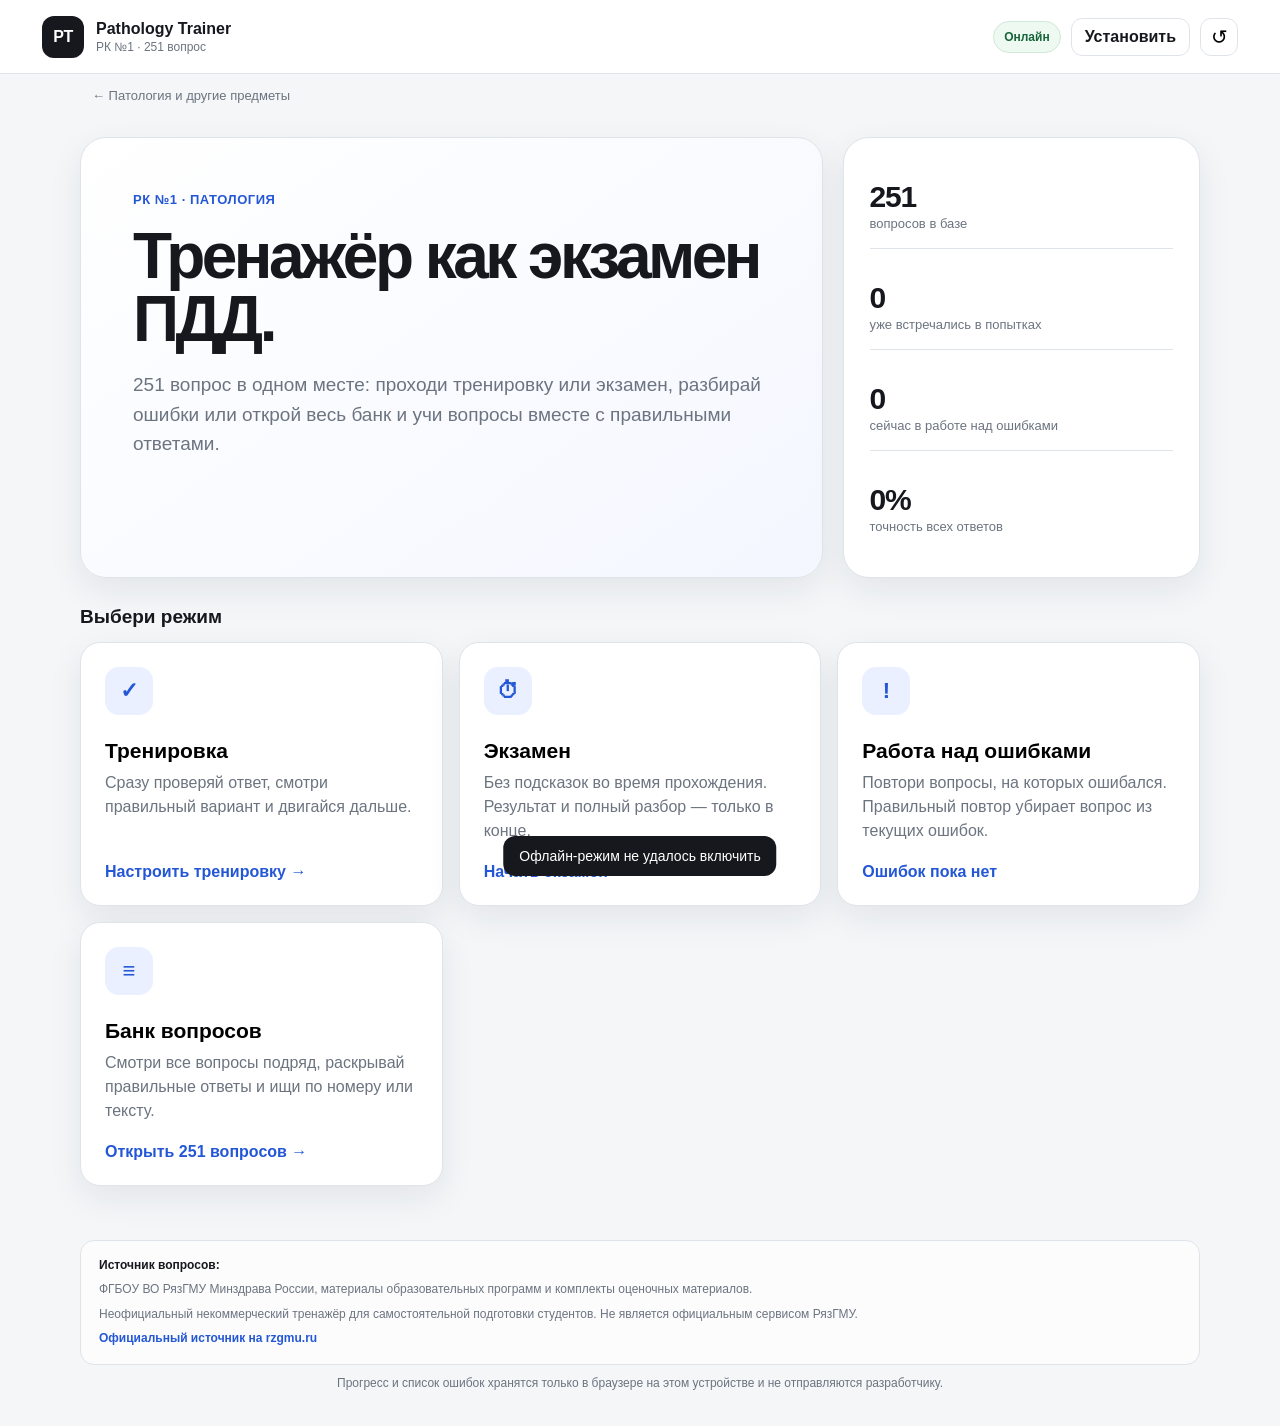
==== rk1.html @ 3d647f36 "Add expandable subject catalog around existing RK1 trainer" ====
<!doctype html>
<html lang="ru">
<head>
  <meta charset="utf-8" />
  <meta name="viewport" content="width=device-width, initial-scale=1, viewport-fit=cover" />
  <meta name="theme-color" content="#16181d" />
  <meta name="color-scheme" content="light" />
  <meta name="description" content="Неофициальный некоммерческий учебный тренажёр по патологии: тренировка, экзамен и работа над ошибками." />
  <meta name="robots" content="noindex, nofollow, noarchive" />
  <meta name="referrer" content="no-referrer" />
  <meta http-equiv="Content-Security-Policy" content="default-src 'self'; script-src 'self'; style-src 'self' 'unsafe-inline'; img-src 'self' data:; connect-src 'self'; worker-src 'self'; manifest-src 'self'; object-src 'none'; frame-src 'none'; media-src 'none'; base-uri 'none'; form-action 'none'" />
  <meta name="apple-mobile-web-app-capable" content="yes" />
  <meta name="apple-mobile-web-app-status-bar-style" content="default" />
  <meta name="apple-mobile-web-app-title" content="Патология" />
  <title>Pathology Trainer — РК №1</title>
  <link rel="manifest" href="manifest.webmanifest" />
  <link rel="apple-touch-icon" href="icons/apple-touch-icon.png" />
  <link rel="icon" href="icons/icon-192.png" sizes="192x192" />
  <link rel="stylesheet" href="css/app.css" />
</head>
<body>
  <header class="topbar">
    <button class="brand" id="brandButton" type="button" aria-label="На главную">
      <span class="brand-mark">PT</span>
      <span><strong>Pathology Trainer</strong><small>РК №1 · 251 вопрос</small></span>
    </button>
    <div class="top-actions">
      <span class="network-pill" id="networkPill" aria-live="polite">Онлайн</span>
      <button class="install-button" id="installButton" type="button">Установить</button>
      <button class="icon-button" id="resetButton" type="button" title="Сбросить прогресс" aria-label="Сбросить прогресс">↺</button>
    </div>
  </header>

  <nav class="catalog-return" aria-label="Навигация по предметам"><a href="./#pathology">← Патология и другие предметы</a></nav>

  <main id="app" class="app-shell" aria-live="polite"></main>

  <footer class="footer">
    <div class="source-notice">
      <strong>Источник вопросов:</strong> ФГБОУ ВО РязГМУ Минздрава России, материалы образовательных программ и комплекты оценочных материалов.
      <span>Неофициальный некоммерческий тренажёр для самостоятельной подготовки студентов. Не является официальным сервисом РязГМУ.</span>
      <a href="https://www.rzgmu.ru/sveden/education/eduop/" target="_blank" rel="noopener noreferrer external">Официальный источник на rzgmu.ru</a>
    </div>
    <div class="footer-meta">Прогресс и список ошибок хранятся только в браузере на этом устройстве и не отправляются разработчику.</div>
  </footer>

  <div class="toast" id="toast" role="status" aria-live="polite"></div>

  <dialog class="install-dialog" id="installDialog">
    <div class="dialog-head">
      <strong>Установить как приложение</strong>
      <button class="dialog-close" id="closeInstallDialog" type="button" aria-label="Закрыть">×</button>
    </div>
    <div id="installDialogBody" class="dialog-body"></div>
  </dialog>

  <script src="data/questions.js"></script>
  <script src="js/app.js"></script>
  <script src="js/pwa.js"></script>
</body>
</html>
---- css/app.css ----
:root {
  --bg: #f4f6f8;
  --panel: #ffffff;
  --text: #16181d;
  --muted: #6c7480;
  --line: #dfe4ea;
  --accent: #2457d6;
  --accent-soft: #eaf0ff;
  --good: #1d7a46;
  --good-soft: #eaf7ef;
  --bad: #b42318;
  --bad-soft: #fff0ee;
  --warn: #8a5b00;
  --warn-soft: #fff7df;
  --shadow: 0 12px 34px rgba(25, 37, 56, 0.08);
  --radius: 20px;
}

* { box-sizing: border-box; }
html { -webkit-text-size-adjust: 100%; }
body {
  margin: 0;
  min-height: 100vh;
  font-family: Inter, ui-sans-serif, -apple-system, BlinkMacSystemFont, "Segoe UI", Roboto, Arial, sans-serif;
  background: var(--bg);
  color: var(--text);
}
button, select, input { font: inherit; }
button { cursor: pointer; }

.topbar {
  position: sticky;
  top: 0;
  z-index: 20;
  display: flex;
  justify-content: space-between;
  align-items: center;
  gap: 16px;
  min-height: 74px;
  padding: 12px clamp(16px, 4vw, 42px);
  border-bottom: 1px solid var(--line);
  background: rgba(255,255,255,.93);
  backdrop-filter: blur(14px);
}
.brand {
  display: flex;
  align-items: center;
  gap: 12px;
  border: 0;
  background: transparent;
  padding: 0;
  color: inherit;
  text-align: left;
}
.brand-mark {
  display: grid;
  place-items: center;
  width: 42px;
  height: 42px;
  border-radius: 12px;
  background: var(--text);
  color: white;
  font-weight: 800;
  letter-spacing: -.03em;
}
.brand strong, .brand small { display: block; }
.brand strong { font-size: 16px; }
.brand small { margin-top: 2px; color: var(--muted); font-size: 12px; }
.top-actions { display: flex; align-items: center; gap: 10px; }
.catalog-return { max-width: 1180px; margin: 14px auto 0; padding: 0 clamp(16px, 4vw, 42px); font-size: 13px; }
.catalog-return a { color: var(--muted); text-decoration: none; }
.catalog-return a:hover { color: var(--text); text-decoration: underline; }
.icon-button {
  width: 38px;
  height: 38px;
  border: 1px solid var(--line);
  border-radius: 11px;
  background: white;
  font-size: 20px;
}

.app-shell {
  width: min(1120px, calc(100% - 28px));
  margin: 34px auto 54px;
}
.hero {
  display: grid;
  grid-template-columns: 1.35fr .65fr;
  gap: 20px;
  margin-bottom: 22px;
}
.hero-main, .hero-stats, .panel, .mode-card, .result-card, .review-card {
  border: 1px solid var(--line);
  background: var(--panel);
  box-shadow: var(--shadow);
}
.hero-main {
  border-radius: 26px;
  padding: clamp(26px, 5vw, 52px);
  background: linear-gradient(145deg, #ffffff 0%, #f4f7ff 100%);
}
.eyebrow {
  display: inline-flex;
  align-items: center;
  gap: 8px;
  margin-bottom: 18px;
  color: var(--accent);
  font-weight: 750;
  font-size: 13px;
  letter-spacing: .04em;
  text-transform: uppercase;
}
.hero h1 {
  margin: 0;
  max-width: 760px;
  font-size: clamp(34px, 6vw, 64px);
  line-height: .98;
  letter-spacing: -.055em;
}
.hero p {
  max-width: 710px;
  margin: 20px 0 0;
  color: var(--muted);
  font-size: clamp(16px, 2vw, 19px);
  line-height: 1.55;
}
.hero-stats {
  border-radius: 26px;
  padding: 26px;
  display: grid;
  align-content: center;
  gap: 16px;
}
.stat-line {
  padding: 16px 0;
  border-bottom: 1px solid var(--line);
}
.stat-line:last-child { border-bottom: 0; }
.stat-line strong { display: block; font-size: 30px; letter-spacing: -.04em; }
.stat-line span { color: var(--muted); font-size: 13px; }

.section-title { margin: 28px 0 14px; font-size: 19px; }
.mode-grid {
  display: grid;
  grid-template-columns: repeat(3, 1fr);
  gap: 16px;
}
.mode-card {
  min-height: 220px;
  border-radius: var(--radius);
  padding: 24px;
  display: flex;
  flex-direction: column;
  align-items: flex-start;
  text-align: left;
  transition: transform .15s ease, border-color .15s ease;
}
.mode-card:hover { transform: translateY(-2px); border-color: #b8c5db; }
.mode-icon {
  display: grid;
  place-items: center;
  width: 48px;
  height: 48px;
  border-radius: 14px;
  background: var(--accent-soft);
  color: var(--accent);
  font-weight: 800;
  font-size: 22px;
}
.mode-card h3 { margin: 24px 0 8px; font-size: 21px; }
.mode-card p { margin: 0; color: var(--muted); line-height: 1.5; }
.mode-card .mode-meta { margin-top: auto; padding-top: 20px; color: var(--accent); font-weight: 700; }

.panel {
  border-radius: var(--radius);
  padding: clamp(20px, 4vw, 34px);
}
.panel-head { margin-bottom: 24px; }
.panel-head h1 { margin: 0 0 8px; font-size: clamp(28px, 4vw, 40px); letter-spacing: -.04em; }
.panel-head p { margin: 0; color: var(--muted); line-height: 1.5; }
.settings-grid { display: grid; grid-template-columns: repeat(2, 1fr); gap: 16px; }
.field { display: grid; gap: 8px; }
.field label { font-weight: 700; font-size: 14px; }
select {
  width: 100%;
  min-height: 48px;
  padding: 0 13px;
  border: 1px solid var(--line);
  border-radius: 12px;
  background: white;
  color: var(--text);
}
.checkline {
  display: flex;
  align-items: center;
  gap: 10px;
  padding: 14px;
  border: 1px solid var(--line);
  border-radius: 12px;
}
.checkline input { width: 18px; height: 18px; }
.actions { display: flex; flex-wrap: wrap; gap: 10px; margin-top: 24px; }
.btn {
  min-height: 48px;
  padding: 0 18px;
  border: 1px solid transparent;
  border-radius: 12px;
  font-weight: 760;
}
.btn-primary { background: var(--text); color: white; }
.btn-secondary { background: white; border-color: var(--line); color: var(--text); }
.btn-accent { background: var(--accent); color: white; }
.btn:disabled { opacity: .45; cursor: not-allowed; }

.exam-layout { display: grid; grid-template-columns: minmax(0, 1fr) 270px; gap: 18px; }
.question-panel { border-radius: var(--radius); border: 1px solid var(--line); background: white; box-shadow: var(--shadow); overflow: hidden; }
.question-top {
  display: flex;
  justify-content: space-between;
  gap: 16px;
  padding: 18px 22px;
  border-bottom: 1px solid var(--line);
  background: #fafbfc;
}
.question-counter { font-weight: 800; }
.question-status { color: var(--muted); font-size: 14px; }
.timer { font-variant-numeric: tabular-nums; font-weight: 800; }
.timer.danger { color: var(--bad); }
.question-body { padding: clamp(20px, 4vw, 34px); }
.question-body h2 {
  margin: 0 0 22px;
  font-size: clamp(21px, 3vw, 30px);
  line-height: 1.25;
  letter-spacing: -.025em;
}
.multi-note {
  display: inline-block;
  margin: -8px 0 18px;
  padding: 7px 10px;
  border-radius: 8px;
  background: var(--warn-soft);
  color: var(--warn);
  font-size: 13px;
  font-weight: 700;
}
.options { display: grid; gap: 11px; }
.option {
  width: 100%;
  display: grid;
  grid-template-columns: 38px 1fr auto;
  align-items: center;
  gap: 12px;
  padding: 14px;
  border: 1px solid var(--line);
  border-radius: 14px;
  background: white;
  color: var(--text);
  text-align: left;
  line-height: 1.42;
}
.option:hover:not(:disabled) { border-color: #a9b7cc; }
.option.selected { border-color: var(--accent); background: var(--accent-soft); }
.option.correct { border-color: #74b58d; background: var(--good-soft); }
.option.wrong { border-color: #d99b95; background: var(--bad-soft); }
.option-index {
  display: grid;
  place-items: center;
  width: 34px;
  height: 34px;
  border-radius: 9px;
  background: #eef1f4;
  font-weight: 800;
}
.option.selected .option-index { background: var(--accent); color: white; }
.option.correct .option-index { background: var(--good); color: white; }
.option.wrong .option-index { background: var(--bad); color: white; }
.option-mark { font-weight: 900; }
.feedback {
  margin-top: 18px;
  padding: 14px 16px;
  border-radius: 12px;
  font-weight: 700;
}
.feedback.good { background: var(--good-soft); color: var(--good); }
.feedback.bad { background: var(--bad-soft); color: var(--bad); }
.question-actions {
  display: flex;
  justify-content: space-between;
  gap: 10px;
  padding: 18px 22px;
  border-top: 1px solid var(--line);
}
.side-panel {
  position: sticky;
  top: 92px;
  align-self: start;
  border-radius: var(--radius);
  border: 1px solid var(--line);
  background: white;
  box-shadow: var(--shadow);
  padding: 18px;
}
.side-panel h3 { margin: 0 0 12px; }
.question-grid { display: grid; grid-template-columns: repeat(5, 1fr); gap: 7px; }
.qnav {
  aspect-ratio: 1;
  border: 1px solid var(--line);
  border-radius: 8px;
  background: white;
  font-size: 12px;
  font-weight: 800;
}
.qnav.current { outline: 2px solid var(--accent); outline-offset: 1px; }
.qnav.answered { background: var(--accent-soft); border-color: #a8bceb; }
.qnav.good { background: var(--good-soft); border-color: #85c09a; color: var(--good); }
.qnav.bad { background: var(--bad-soft); border-color: #dda19b; color: var(--bad); }
.side-summary { margin-top: 16px; color: var(--muted); font-size: 13px; line-height: 1.5; }

.result-card { border-radius: 26px; padding: clamp(26px, 5vw, 52px); text-align: center; }
.score-ring {
  width: 160px;
  height: 160px;
  margin: 6px auto 24px;
  border-radius: 50%;
  display: grid;
  place-items: center;
  background: conic-gradient(var(--accent) var(--score), #e9edf2 0);
  position: relative;
}
.score-ring::after { content: ""; position: absolute; inset: 13px; background: white; border-radius: 50%; }
.score-ring strong { position: relative; z-index: 1; font-size: 36px; letter-spacing: -.05em; }
.result-card h1 { margin: 0 0 8px; font-size: 38px; }
.result-card > p { color: var(--muted); }
.result-stats { display: grid; grid-template-columns: repeat(3, 1fr); gap: 10px; max-width: 620px; margin: 28px auto; }
.result-stat { padding: 16px; border: 1px solid var(--line); border-radius: 14px; }
.result-stat strong { display: block; font-size: 25px; }
.result-stat span { color: var(--muted); font-size: 12px; }
.result-actions { justify-content: center; }

.review-list { display: grid; gap: 14px; }
.review-card { border-radius: 18px; padding: 22px; box-shadow: none; }
.review-card h3 { margin: 0 0 14px; line-height: 1.35; }
.answer-box { padding: 12px 14px; border-radius: 11px; margin-top: 9px; line-height: 1.45; }
.answer-box.user { background: var(--bad-soft); }
.answer-box.correct { background: var(--good-soft); }
.answer-box strong { display: block; margin-bottom: 4px; }
.empty-state { text-align: center; padding: 40px 20px; }
.empty-state .big { font-size: 54px; }
.empty-state h2 { margin: 12px 0 8px; }
.empty-state p { color: var(--muted); }
.footer {
  width: min(1120px, calc(100% - 28px));
  margin: 0 auto;
  color: var(--muted);
  font-size: 12px;
  padding: 0 0 34px;
}
.source-notice {
  display: grid;
  gap: 7px;
  padding: 16px 18px;
  border: 1px solid var(--line);
  border-radius: 14px;
  background: rgba(255,255,255,.72);
  line-height: 1.45;
}
.source-notice strong { color: var(--text); }
.source-notice a { color: var(--accent); font-weight: 700; text-decoration: none; }
.source-notice a:hover { text-decoration: underline; }
.footer-meta { margin-top: 10px; text-align: center; line-height: 1.45; }

@media (max-width: 860px) {
  .hero, .exam-layout { grid-template-columns: 1fr; }
  .mode-grid { grid-template-columns: 1fr; }
  .mode-card { min-height: 185px; }
  .side-panel { position: static; order: -1; }
  .question-grid { grid-template-columns: repeat(10, 1fr); }
}
@media (max-width: 620px) {
  .app-shell { width: min(100% - 18px, 1120px); margin-top: 18px; }
  .topbar { padding: 10px 12px; }
    .brand strong { font-size: 14px; }
  .hero-main, .hero-stats, .panel, .result-card { border-radius: 18px; }
  .hero h1 { font-size: 42px; }
  .settings-grid, .result-stats { grid-template-columns: 1fr; }
  .question-grid { grid-template-columns: repeat(8, 1fr); }
  .question-top, .question-actions { padding: 14px; }
  .question-body { padding: 18px 14px; }
  .question-actions { flex-wrap: wrap; }
  .question-actions .btn { flex: 1; }
  .option { grid-template-columns: 34px 1fr auto; padding: 12px; }
}

/* Mobile refinements */
button, .option, .qnav, summary { touch-action: manipulation; }
.question-nav-details > summary {
  list-style: none;
  cursor: pointer;
  font-weight: 800;
  padding: 2px 0 12px;
}
.question-nav-details > summary::-webkit-details-marker { display: none; }
.question-nav-details > summary::after {
  content: "▾";
  float: right;
  color: var(--muted);
}
.question-nav-details[open] > summary::after { content: "▴"; }
.continue-card { border-color: #b9c8ee; }

@media (max-width: 860px) {
  .side-panel { order: initial; position: static; }
  .question-nav-details:not([open]) .question-grid,
  .question-nav-details:not([open]) .side-summary { display: none; }
}

@media (max-width: 620px) {
  body { padding-bottom: env(safe-area-inset-bottom); }
  .topbar { min-height: 62px; }
  .brand-mark { width: 38px; height: 38px; }
  .hero h1 { font-size: clamp(34px, 11vw, 44px); }
  .hero-main { padding: 26px 20px; }
  .hero-stats { padding: 18px 20px; }
  .mode-card { min-height: 170px; padding: 20px; }
  .btn { min-height: 52px; }
  .option { min-height: 58px; }
  .side-panel { padding: 14px; }
  .question-grid { grid-template-columns: repeat(6, 1fr); }
  .question-actions {
    position: sticky;
    bottom: 0;
    z-index: 10;
    background: rgba(255,255,255,.96);
    backdrop-filter: blur(10px);
    padding-bottom: calc(14px + env(safe-area-inset-bottom));
  }
  .footer { width: min(100% - 18px, 1120px); padding-bottom: calc(24px + env(safe-area-inset-bottom)); }
}

/* PWA / universal version */
.network-pill {
  padding: 8px 10px;
  border-radius: 999px;
  border: 1px solid #cfe8d8;
  background: #eef9f2;
  color: #17663a;
  font-size: 12px;
  font-weight: 750;
}
.network-pill.offline {
  border-color: #ead9a7;
  background: #fff7df;
  color: #7c5600;
}
.install-button {
  min-height: 38px;
  padding: 0 13px;
  border: 1px solid var(--line);
  border-radius: 11px;
  background: white;
  color: var(--text);
  font-weight: 750;
}
.install-button:hover { border-color: #a9b7cc; }
.install-button[hidden] { display: none !important; }
.install-dialog {
  width: min(520px, calc(100% - 28px));
  border: 1px solid var(--line);
  border-radius: 20px;
  padding: 0;
  color: var(--text);
  background: white;
  box-shadow: 0 24px 80px rgba(14, 21, 34, .22);
}
.install-dialog::backdrop { background: rgba(12, 18, 28, .45); }
.dialog-head {
  display: flex;
  justify-content: space-between;
  align-items: center;
  gap: 12px;
  padding: 18px 20px;
  border-bottom: 1px solid var(--line);
}
.dialog-close {
  width: 36px;
  height: 36px;
  border: 0;
  border-radius: 10px;
  background: #f0f2f5;
  font-size: 24px;
  line-height: 1;
}
.dialog-body { padding: 20px; line-height: 1.55; }
.dialog-body p:first-child { margin-top: 0; }
.dialog-body ol { padding-left: 22px; }
.dialog-body li + li { margin-top: 8px; }
.dialog-note {
  margin: 18px 0 0;
  padding: 12px 14px;
  border-radius: 12px;
  background: var(--accent-soft);
  color: #24478f;
}
.toast {
  position: fixed;
  left: 50%;
  bottom: calc(24px + env(safe-area-inset-bottom));
  z-index: 100;
  max-width: min(440px, calc(100% - 28px));
  transform: translate(-50%, 24px);
  padding: 12px 16px;
  border-radius: 12px;
  background: #16181d;
  color: white;
  font-size: 14px;
  opacity: 0;
  pointer-events: none;
  transition: .2s ease;
}
.toast.show { opacity: 1; transform: translate(-50%, 0); }

@media (max-width: 620px) {
  .network-pill { display: none; }
  .install-button { min-height: 38px; padding-inline: 10px; font-size: 12px; }
  .top-actions { gap: 6px; }
}

/* Question bank */
.bank-panel { padding: clamp(18px, 3vw, 30px); }
.bank-head {
  display: flex;
  justify-content: space-between;
  align-items: flex-start;
  gap: 16px;
}
.bank-head .btn { flex: 0 0 auto; }
.bank-toolbar {
  display: flex;
  justify-content: space-between;
  align-items: end;
  gap: 14px;
  margin-bottom: 14px;
  padding: 14px;
  border: 1px solid var(--line);
  border-radius: 16px;
  background: #fafbfc;
  position: sticky;
  top: 86px;
  z-index: 12;
}
.bank-search-wrap {
  display: grid;
  gap: 7px;
  flex: 1 1 420px;
  min-width: 0;
}
.bank-search-wrap > span { font-size: 13px; font-weight: 800; }
.bank-search {
  width: 100%;
  min-height: 48px;
  padding: 0 14px;
  border: 1px solid var(--line);
  border-radius: 12px;
  background: white;
  color: var(--text);
  outline: none;
}
.bank-search:focus { border-color: #91a9dd; box-shadow: 0 0 0 3px rgba(36,87,214,.11); }
.bank-toolbar-actions { display: flex; flex-wrap: wrap; gap: 8px; }
.bank-count { margin: 0 2px 12px; color: var(--muted); font-size: 13px; font-weight: 700; }
.bank-list { display: grid; gap: 10px; }
.bank-card {
  border: 1px solid var(--line);
  border-radius: 16px;
  background: white;
  overflow: clip;
}
.bank-card[hidden] { display: none !important; }
.bank-card > summary {
  display: grid;
  grid-template-columns: auto 1fr auto;
  align-items: center;
  gap: 12px;
  padding: 16px 18px;
  list-style: none;
  cursor: pointer;
  line-height: 1.4;
}
.bank-card > summary::-webkit-details-marker { display: none; }
.bank-card > summary:hover { background: #fafbfc; }
.bank-id {
  min-width: 58px;
  padding: 6px 8px;
  border-radius: 9px;
  background: #eef1f4;
  color: var(--muted);
  font-size: 12px;
  font-weight: 800;
  text-align: center;
}
.bank-question { font-weight: 760; }
.bank-chevron { color: var(--muted); transition: transform .15s ease; }
.bank-card[open] .bank-chevron { transform: rotate(180deg); }
.bank-answer {
  padding: 0 18px 18px 88px;
  color: var(--good);
}
.bank-answer > strong { display: block; margin-bottom: 8px; color: var(--text); }
.bank-answer-item {
  padding: 11px 13px;
  border: 1px solid #b9dfc7;
  border-radius: 11px;
  background: var(--good-soft);
  color: #155f36;
  line-height: 1.45;
}
.bank-answer-item + .bank-answer-item { margin-top: 7px; }
.bank-empty {
  padding: 34px 18px;
  text-align: center;
  color: var(--muted);
  border: 1px dashed var(--line);
  border-radius: 16px;
}
.bank-bottom-actions { justify-content: space-between; }

@media (max-width: 720px) {
  .bank-head { display: block; }
  .bank-head .btn { margin-top: 16px; }
  .bank-toolbar {
    top: 70px;
    align-items: stretch;
    flex-direction: column;
    padding: 10px;
  }
  .bank-search-wrap { flex-basis: auto; }
  .bank-toolbar-actions { display: grid; grid-template-columns: 1fr 1fr; }
  .bank-toolbar-actions .btn { min-height: 44px; padding-inline: 10px; font-size: 13px; }
  .bank-card > summary { grid-template-columns: auto 1fr auto; padding: 14px 12px; gap: 9px; }
  .bank-id { min-width: 52px; }
  .bank-answer { padding: 0 12px 14px 73px; }
  .bank-bottom-actions .btn { flex: 1; }
}
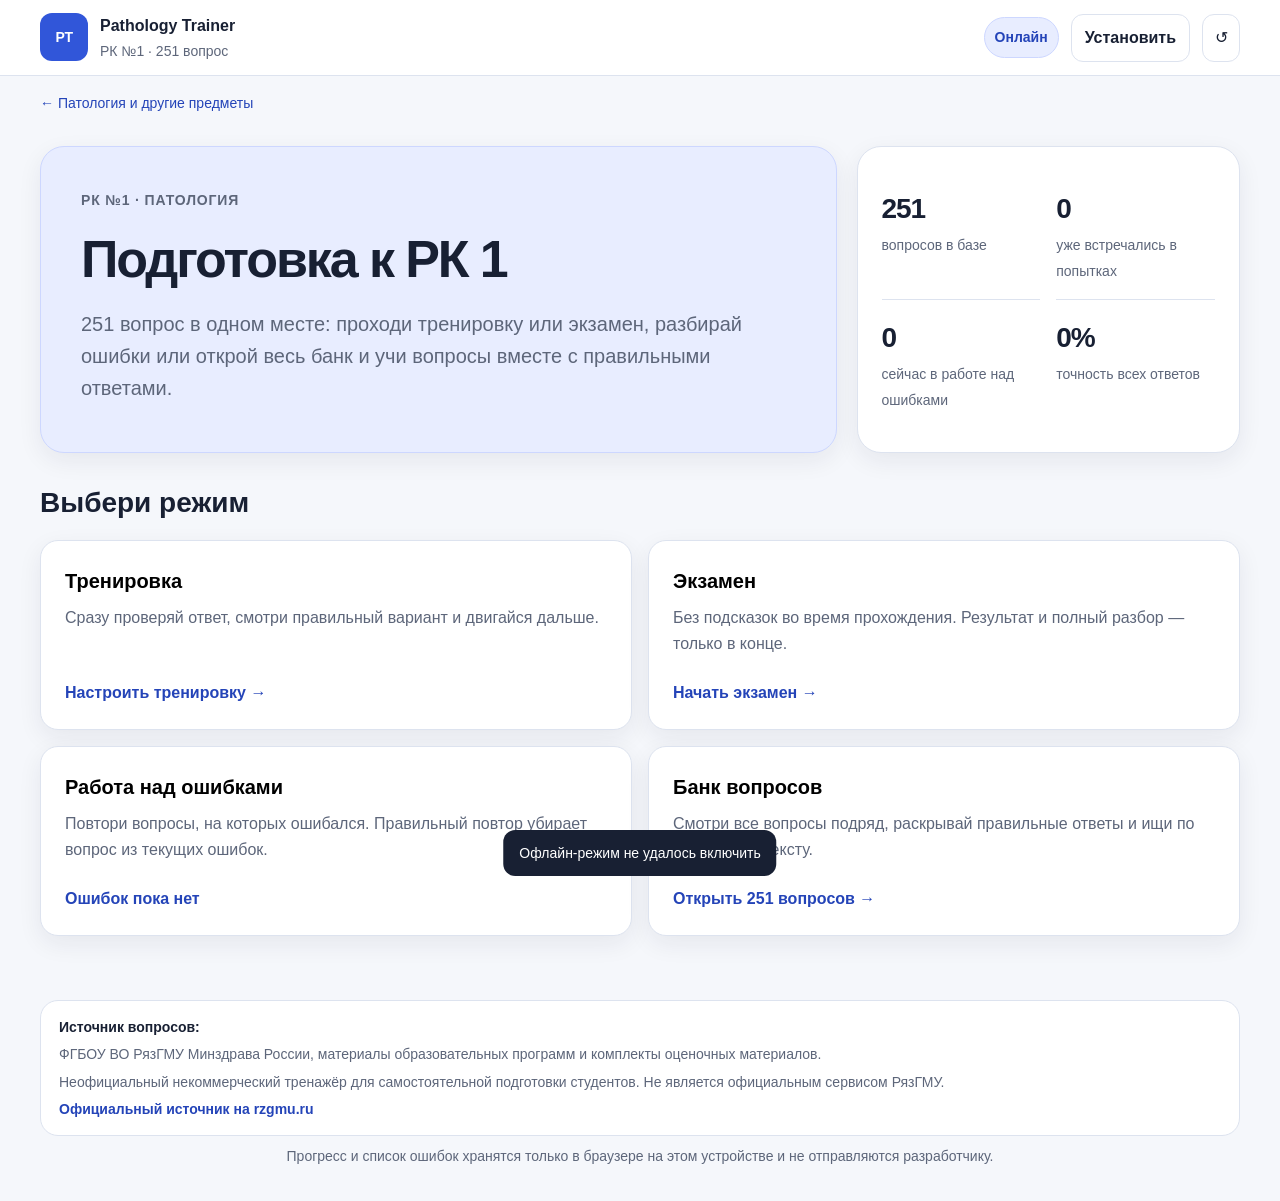
==== commit 1fc8db22: "Unify Pathology Trainer design across desktop and mobile" ====
--- a/rk1.html
+++ b/rk1.html
@@ -3,7 +3,7 @@
 <head>
   <meta charset="utf-8" />
   <meta name="viewport" content="width=device-width, initial-scale=1, viewport-fit=cover" />
-  <meta name="theme-color" content="#16181d" />
+  <meta name="theme-color" content="#F5F7FB" />
   <meta name="color-scheme" content="light" />
   <meta name="description" content="Неофициальный некоммерческий учебный тренажёр по патологии: тренировка, экзамен и работа над ошибками." />
   <meta name="robots" content="noindex, nofollow, noarchive" />
@@ -17,6 +17,8 @@
   <link rel="apple-touch-icon" href="icons/apple-touch-icon.png" />
   <link rel="icon" href="icons/icon-192.png" sizes="192x192" />
   <link rel="stylesheet" href="css/app.css" />
+  <link rel="stylesheet" href="css/design-system.css" />
+  <link rel="stylesheet" href="css/unified.css" />
 </head>
 <body>
   <header class="topbar">
--- a/css/design-system.css
+++ b/css/design-system.css
@@ -0,0 +1,403 @@
+/* Shared mobile-first visual system for the catalog and question trainer. */
+:root {
+  color-scheme: light;
+  --color-page: #F5F7FB;
+  --color-surface: #FFFFFF;
+  --color-surface-soft: #EEF2FA;
+  --color-ink: #182033;
+  --color-muted: #5D667A;
+  --color-line: #DDE3EF;
+  --color-primary: #3156D9;
+  --color-primary-dark: #2444B8;
+  --color-primary-soft: #E8EDFF;
+  --color-primary-border: #CDD7FF;
+  --color-ink-hover: #29344D;
+  --color-surface-tint: #F8F9FC;
+  --color-surface-muted: #FAFBFD;
+  --color-accent: #7158D9;
+  --color-success: #16794A;
+  --color-success-soft: #E8F6EE;
+  --color-danger: #B93832;
+  --color-danger-soft: #FCEDEC;
+  --color-warning: #8A5B00;
+  --color-warning-soft: #FFF4D6;
+  --font-sans: Inter, -apple-system, BlinkMacSystemFont, "Segoe UI", sans-serif;
+  --font-size-xs: 12px;
+  --font-size-sm: 14px;
+  --font-size-md: 16px;
+  --font-size-lg: 20px;
+  --font-size-xl: 28px;
+  --font-size-display: clamp(36px, 5vw, 52px);
+  --line-body: 1.6;
+  --line-heading: 1.12;
+  --weight-regular: 400;
+  --weight-medium: 600;
+  --weight-bold: 750;
+  --space-1: 4px;
+  --space-2: 8px;
+  --space-3: 12px;
+  --space-4: 16px;
+  --space-5: 20px;
+  --space-6: 24px;
+  --space-8: 32px;
+  --space-10: 40px;
+  --radius-control: 12px;
+  --radius-card: 18px;
+  --radius-panel: 24px;
+  --radius-pill: 999px;
+  --height-control: 48px;
+  --height-control-mobile: 52px;
+  --content-max: 1280px;
+  --content-reading-max: 920px;
+  --layout-mobile-max: 760px;
+  --layout-tablet-max: 1100px;
+  --layout-compact-max: 390px;
+  --height-catalog-header: 76px;
+  --height-trainer-header-mobile: 64px;
+  --page-gutter-mobile: 20px;
+  --page-gutter-desktop: 40px;
+  --shadow-card: 0 8px 24px rgba(24, 32, 51, 0.07);
+  --shadow-raised: 0 14px 36px rgba(24, 32, 51, 0.12);
+
+  /* Legacy aliases used by the existing page styles. */
+  --paper: var(--color-page);
+  --surface: var(--color-surface);
+  --ink: var(--color-ink);
+  --muted: var(--color-muted);
+  --line: var(--color-line);
+  --green: var(--color-primary);
+  --green-dark: var(--color-primary-dark);
+  --green-pale: var(--color-primary-soft);
+  --clay: var(--color-accent);
+  --clay-pale: #F0ECFF;
+  --blue: #536B9C;
+  --blue-pale: #EAF0FC;
+  --bg: var(--color-page);
+  --panel: var(--color-surface);
+  --text: var(--color-ink);
+  --accent: var(--color-primary);
+  --accent-soft: var(--color-primary-soft);
+  --good: var(--color-success);
+  --good-soft: var(--color-success-soft);
+  --bad: var(--color-danger);
+  --bad-soft: var(--color-danger-soft);
+  --warn: var(--color-warning);
+  --warn-soft: var(--color-warning-soft);
+  --shadow: var(--shadow-card);
+  --radius: var(--radius-card);
+}
+
+* { -webkit-tap-highlight-color: transparent; }
+html { scroll-padding-top: 88px; }
+body {
+  color: var(--color-ink);
+  background: var(--color-page);
+  font-family: var(--font-sans);
+  font-size: var(--font-size-md);
+  line-height: var(--line-body);
+}
+button, input, select, textarea { font-family: var(--font-sans); }
+button, a, input, select, summary { touch-action: manipulation; }
+:focus-visible { outline: 3px solid var(--color-accent); outline-offset: 3px; }
+
+/* Catalog */
+.app {
+  width: min(100%, var(--content-max));
+  grid-template-columns: 248px minmax(0, 1fr) 260px;
+  grid-template-rows: 76px minmax(calc(100vh - 76px), auto);
+  background: var(--color-surface);
+  box-shadow: 0 0 0 1px var(--color-line);
+}
+.topbar {
+  min-height: 76px;
+  gap: var(--space-6);
+  padding-inline: var(--page-gutter-desktop);
+  background: rgba(255,255,255,.96);
+  border-color: var(--color-line);
+}
+.brand { flex-basis: 220px; gap: var(--space-3); }
+.brand-mark {
+  width: 42px; height: 42px; border-radius: var(--radius-control);
+  background: var(--color-primary); font-size: 14px;
+}
+.brand-name { font-size: 16px; font-weight: var(--weight-bold); }
+.brand-sub { font-size: var(--font-size-xs); }
+.site-search, .drug-search {
+  min-height: var(--height-control);
+  height: var(--height-control);
+  padding-inline: var(--space-4);
+  border: 1px solid var(--color-line);
+  border-radius: var(--radius-control);
+  background: var(--color-page);
+  color: var(--color-ink);
+  font-size: var(--font-size-sm);
+}
+.search-results { border-color: var(--color-line); border-radius: var(--radius-card); }
+.search-result { min-height: var(--height-control); border-radius: var(--radius-control); font-size: var(--font-size-sm); }
+.search-result strong { font-size: var(--font-size-sm); }
+.search-result small { font-size: var(--font-size-xs); }
+.sidebar { padding: 32px 16px 24px; background: #F8F9FC; border-color: var(--color-line); }
+.side-title, .rail-title, .eyebrow { color: var(--color-muted); }
+.side-title, .rail-title { font-size: var(--font-size-xs); letter-spacing: .08em; }
+.side-item {
+  min-height: 52px; padding: 12px 14px; border-radius: 0 var(--radius-control) var(--radius-control) 0;
+  color: var(--color-ink); font-size: var(--font-size-sm);
+}
+.side-item small { font-size: var(--font-size-xs); }
+.side-item:hover { background: var(--color-surface-soft); }
+.side-item[aria-current="page"] { background: var(--color-primary-soft); color: var(--color-primary-dark); }
+.main { padding: 48px clamp(28px, 4vw, 64px) 80px; }
+.main-inner { max-width: var(--content-reading-max); }
+.rail { padding: 36px 24px; background: var(--color-surface-muted); border-color: var(--color-line); }
+.rail-link, .rail-note { font-size: var(--font-size-sm); line-height: var(--line-body); }
+.breadcrumb { font-size: var(--font-size-sm); }
+.page-head { margin-bottom: 40px; }
+.page-head h1, .hero h1 {
+  font-family: var(--font-sans); font-size: var(--font-size-display); font-weight: 750;
+  letter-spacing: -.045em; line-height: var(--line-heading);
+}
+.page-head p { font-size: var(--font-size-lg); line-height: 1.55; }
+.section-heading { margin-top: 48px; }
+.section-heading h2, .article-section h2 { font-family: var(--font-sans); font-size: var(--font-size-xl); font-weight: var(--weight-bold); letter-spacing: -.03em; }
+.feature, .subject-card, .bank-panel, .content-card, .photo-card, .drug-detail, .coming-card {
+  border-radius: var(--radius-card); border-color: var(--color-line); box-shadow: var(--shadow-card);
+}
+.feature { padding: 28px; background: var(--color-primary-soft); border-color: var(--color-primary-border); }
+.feature h2, .photo-info h2, .coming-copy h2 { font-family: var(--font-sans); font-weight: var(--weight-bold); letter-spacing: -.03em; }
+.feature p, .article-section > p, .content-card p, .factor-row p, .method-row p, .classification-row p,
+.photo-info p, .bank-panel > p, .drug-detail p, .treatment-list details p {
+  color: var(--color-muted); font-size: var(--font-size-md); line-height: var(--line-body);
+}
+.btn-primary, .btn-secondary { min-height: var(--height-control); padding-inline: 20px; border-radius: var(--radius-control); font-size: var(--font-size-sm); }
+.btn-primary { border-color: var(--color-primary); background: var(--color-primary); }
+.btn-primary:hover { background: var(--color-primary-dark); }
+.btn-secondary { border-color: var(--color-line); color: var(--color-ink); }
+.subject-grid { gap: 18px; }
+.subject-card { min-height: 270px; }
+.subject-card .card-top { height: 8px; }
+.subject-card .card-body { padding: 24px; }
+.card-index, .card-footer, .chip, .page-actions, .source-strip, .mode-row { font-size: var(--font-size-sm); }
+.subject-card h3 { font-family: var(--font-sans); font-size: 24px; font-weight: var(--weight-bold); }
+.subject-card p, .catalog-note p, .mode-row, .source-strip, .photo-info a { font-size: var(--font-size-sm); }
+.article-section { margin-top: 56px; }
+.tabs { gap: 8px; }
+.tab { min-height: 48px; padding-inline: 18px; font-size: var(--font-size-sm); }
+.bank-panel, .content-card, .drug-detail { padding: 28px; }
+.bank-panel h2, .drug-detail h3 { font-family: var(--font-sans); font-size: 26px; font-weight: var(--weight-bold); }
+.coming-card { background: linear-gradient(135deg, #F7F8FF, #E8EDFF); }
+.coming-copy h2 { font-size: 34px; }
+.coming-copy p { font-size: var(--font-size-md); }
+.coming-status, .drug-count { font-size: var(--font-size-sm); }
+.fact { border-radius: var(--radius-control); }
+.fact span { font-size: var(--font-size-sm); }
+.drug-item { min-height: 52px; padding: 12px 14px; border-radius: var(--radius-control); font-size: var(--font-size-sm); }
+.drug-num { font-size: var(--font-size-xs); }
+.page-end { font-size: var(--font-size-xs); }
+
+/* Question trainer */
+.app-shell { width: min(var(--content-max), calc(100% - 2 * var(--page-gutter-desktop))); margin: 40px auto 64px; }
+.topbar:has(.top-actions) { min-height: var(--height-catalog-header); padding-inline: var(--page-gutter-desktop); }
+.top-actions { gap: var(--space-3); }
+.install-button, .icon-button { min-height: var(--height-control); height: var(--height-control); border-radius: var(--radius-control); font-size: var(--font-size-sm); }
+.hero { gap: var(--space-5); margin-bottom: var(--space-6); }
+.hero-main { background: linear-gradient(145deg, #FFFFFF, #EEF2FF); }
+.hero-main, .hero-stats, .panel, .mode-card, .result-card, .review-card, .question-panel {
+  border-color: var(--color-line); border-radius: var(--radius-panel); box-shadow: var(--shadow-card);
+}
+.hero-main { padding: clamp(28px, 5vw, 56px); }
+.hero h1 { max-width: 780px; }
+.hero p { font-size: var(--font-size-lg); }
+.hero-stats { padding: 28px; }
+.stat-line strong { font-size: 34px; }
+.stat-line span { color: var(--color-muted); font-size: var(--font-size-sm); }
+.mode-grid { gap: 18px; }
+.mode-card { min-height: 236px; padding: 26px; border-radius: var(--radius-card); }
+.mode-card h3 { font-size: 22px; }
+.mode-card p { font-size: var(--font-size-md); line-height: var(--line-body); }
+.mode-card .mode-meta { font-size: var(--font-size-sm); }
+.mode-icon { width: 52px; height: 52px; border-radius: 16px; }
+.section-title { font-size: 24px; }
+.panel { padding: clamp(24px, 4vw, 40px); }
+.panel-head h1 { font-family: var(--font-sans); font-size: clamp(32px, 4vw, 44px); }
+.panel-head p { font-size: var(--font-size-md); line-height: var(--line-body); }
+.field label { font-size: var(--font-size-sm); }
+select { min-height: var(--height-control); border-color: var(--color-line); border-radius: var(--radius-control); font-size: var(--font-size-md); }
+.checkline { min-height: var(--height-control); border-radius: var(--radius-control); font-size: var(--font-size-md); }
+.btn { min-height: var(--height-control); border-radius: var(--radius-control); font-size: var(--font-size-sm); }
+.btn-accent { background: var(--color-primary); }
+.btn-accent:hover { background: var(--color-primary-dark); }
+.exam-layout { grid-template-columns: minmax(0, 1fr) 280px; gap: 20px; }
+.question-panel { overflow: hidden; }
+.question-top { padding: 20px 26px; background: #F8F9FC; }
+.question-counter { font-size: var(--font-size-lg); }
+.question-status { font-size: var(--font-size-sm); }
+.question-body { padding: clamp(24px, 4vw, 42px); }
+.question-body h2 { font-size: clamp(24px, 3vw, 34px); line-height: 1.35; letter-spacing: -.025em; }
+.option { min-height: 68px; border-radius: var(--radius-control); font-size: var(--font-size-md); line-height: 1.45; }
+.question-actions { gap: var(--space-3); padding: 18px 24px; border-top: 1px solid var(--color-line); }
+.side-panel { border-color: var(--color-line); border-radius: var(--radius-card); }
+.question-grid { gap: 8px; }
+.qnav { min-width: 40px; min-height: 40px; border-radius: 10px; }
+.side-summary { font-size: var(--font-size-sm); line-height: var(--line-body); }
+.bank-toolbar { border-radius: var(--radius-card); background: var(--color-surface); }
+.bank-search-wrap > span, .bank-count { font-size: var(--font-size-sm); }
+.bank-search { min-height: var(--height-control); border-radius: var(--radius-control); font-size: var(--font-size-md); }
+.bank-card { border-radius: var(--radius-control); }
+.result-card, .review-card { padding: 28px; }
+.result-stat strong { font-size: 28px; }
+.result-stat span { font-size: var(--font-size-sm); }
+.answer-box { border-radius: var(--radius-control); font-size: var(--font-size-md); line-height: var(--line-body); }
+.footer { font-size: var(--font-size-sm); }
+.toast { border-radius: var(--radius-control); font-size: var(--font-size-sm); }
+
+@media (max-width: 1100px) {
+  .app { grid-template-columns: 220px minmax(0, 1fr); }
+  .rail { display: none; }
+  .main { padding-inline: 36px; }
+  .exam-layout { grid-template-columns: minmax(0, 1fr) 240px; }
+}
+
+@media (max-width: 760px) {
+  html { scroll-padding-top: 124px; }
+  .app { display: block; width: 100%; box-shadow: none; }
+  .topbar {
+    position: sticky; top: 0; display: grid; grid-template-columns: 1fr auto;
+    grid-template-rows: 52px 48px; gap: 8px 12px; min-height: 116px; padding: 8px var(--page-gutter-mobile) 10px;
+  }
+  .brand { min-width: 0; flex-basis: auto; }
+  .brand-mark { width: 38px; height: 38px; flex: 0 0 38px; }
+  .brand-name { font-size: var(--font-size-sm); }
+  .brand-sub, .topbar-note { display: none; }
+  .search-wrap { grid-column: 1 / -1; width: 100%; margin: 0; }
+  .site-search { height: 48px; min-height: 48px; font-size: var(--font-size-md); }
+  .sidebar { padding: 8px var(--page-gutter-mobile); border-bottom: 1px solid var(--color-line); }
+  .side-title, .side-divider, .sidebar-note, .side-item small { display: none; }
+  .side-nav { display: flex; gap: 8px; overflow-x: auto; scrollbar-width: none; }
+  .side-nav::-webkit-scrollbar { display: none; }
+  .side-item {
+    width: auto; min-height: 44px; flex: 0 0 auto; padding: 10px 14px;
+    border: 1px solid transparent; border-radius: 999px; font-size: var(--font-size-sm); white-space: nowrap;
+  }
+  .side-item[aria-current="page"] { border-color: var(--color-primary-border); }
+  .main { padding: 28px var(--page-gutter-mobile) 56px; }
+  .breadcrumb { margin-bottom: 22px; font-size: var(--font-size-sm); }
+  .page-head { margin-bottom: 28px; }
+  .page-head h1, .hero h1 { font-size: clamp(36px, 10vw, 44px); line-height: 1.08; }
+  .page-head p { font-size: var(--font-size-md); line-height: var(--line-body); }
+  .subject-grid, .catalog-note, .split-cards, .drug-grid, .fact-grid { grid-template-columns: 1fr; }
+  .subject-grid { gap: 12px; }
+  .subject-card { min-height: 0; }
+  .subject-card .card-body { padding: 20px; }
+  .subject-card h3 { margin: 12px 0 8px; font-size: 22px; }
+  .subject-card p, .catalog-note p, .card-footer, .card-index { font-size: var(--font-size-sm); }
+  .card-footer { padding-top: 20px; }
+  .feature { grid-template-columns: 1fr; gap: 18px; padding: 22px; }
+  .feature h2 { font-size: 24px; }
+  .feature-action { justify-self: stretch; }
+  .feature-action .btn-primary { width: 100%; }
+  .photo-card { grid-template-columns: 1fr; }
+  .photo-card img { height: 220px; }
+  .photo-info { padding: 22px; }
+  .photo-info h2 { font-size: 24px; }
+  .photo-info a { font-size: var(--font-size-sm); }
+  .article-section { margin-top: 44px; }
+  .article-section h2, .section-heading h2 { font-size: 24px; }
+  .article-section > p, .content-card p, .factor-row p, .method-row p, .classification-row p { font-size: var(--font-size-md); }
+  .section-heading { align-items: start; flex-direction: column; gap: 8px; margin-top: 36px; }
+  .bank-panel, .content-card, .drug-detail { padding: 22px; }
+  .mode-row { grid-template-columns: 1fr; gap: 4px; font-size: var(--font-size-sm); }
+  .source-strip { align-items: flex-start; flex-direction: column; font-size: var(--font-size-sm); }
+  .coming-card, .coming-card.compact { grid-template-columns: 1fr; gap: 8px; min-height: 0; padding: 22px 20px 0; }
+  .coming-copy, .coming-card.compact .coming-copy { padding-bottom: 4px; }
+  .coming-copy h2 { max-width: none; font-size: 28px; }
+  .coming-copy p { font-size: var(--font-size-md); }
+  .coming-status { margin-top: 14px; font-size: var(--font-size-sm); }
+  .coming-crew, .coming-card.compact .coming-crew { height: 190px; margin-inline: -12px; }
+  .coming-crew img, .coming-card.compact .coming-crew img { height: 184px; max-width: 33.333%; }
+  .drug-tools { align-items: stretch; flex-direction: column; }
+  .drug-search { width: 100%; }
+  .drug-item { min-height: 52px; font-size: var(--font-size-md); }
+  .drug-name { white-space: normal; }
+
+  .app-shell { width: auto; margin: 24px var(--page-gutter-mobile) 48px; }
+  .topbar:has(.top-actions) {
+    display: flex; min-height: var(--height-trainer-header-mobile); height: var(--height-trainer-header-mobile); padding: 8px var(--page-gutter-mobile); gap: 8px;
+  }
+  .topbar:has(.top-actions) .brand { flex: 1 1 auto; }
+  .topbar:has(.top-actions) .brand strong { font-size: var(--font-size-sm); }
+  .topbar:has(.top-actions) .brand small { display: block; font-size: var(--font-size-xs); }
+  .top-actions { gap: 6px; }
+  .install-button { min-height: 44px; height: 44px; padding-inline: 12px; font-size: var(--font-size-xs); }
+  .icon-button { min-width: 44px; min-height: 44px; height: 44px; }
+  .network-pill { display: none; }
+  .catalog-return { margin-top: 12px; padding-inline: var(--page-gutter-mobile); font-size: var(--font-size-sm); }
+  .hero { grid-template-columns: 1fr; gap: 12px; }
+  .hero-main { padding: 26px 22px; border-radius: var(--radius-panel); }
+  .hero p { margin-top: 16px; font-size: var(--font-size-md); }
+  .hero-stats { grid-template-columns: repeat(2, 1fr); gap: 0 16px; padding: 12px 20px; border-radius: var(--radius-card); }
+  .stat-line { padding: 14px 0; }
+  .stat-line strong { font-size: 26px; }
+  .stat-line span { font-size: var(--font-size-xs); }
+  .section-title { margin: 32px 0 14px; font-size: 22px; }
+  .mode-grid { grid-template-columns: 1fr; gap: 12px; }
+  .mode-card { min-height: 0; padding: 20px; border-radius: var(--radius-card); }
+  .mode-card h3 { margin: 16px 0 6px; font-size: 20px; }
+  .mode-card p { font-size: var(--font-size-md); }
+  .mode-card .mode-meta { padding-top: 14px; font-size: var(--font-size-sm); }
+  .settings-grid { grid-template-columns: 1fr; }
+  .panel { padding: 22px; }
+  .panel-head { margin-bottom: 22px; }
+  .panel-head h1 { font-size: 32px; }
+  .panel-head p { font-size: var(--font-size-md); }
+  .actions { display: grid; grid-template-columns: 1fr; }
+  .actions .btn { width: 100%; }
+  .exam-layout { grid-template-columns: 1fr; gap: 14px; }
+  .question-panel { border-radius: var(--radius-card); }
+  .question-top { align-items: center; padding: 16px 18px; }
+  .question-counter { font-size: var(--font-size-md); }
+  .question-status { margin-top: 2px; font-size: var(--font-size-xs); }
+  .timer { font-size: var(--font-size-lg); }
+  .question-body { padding: 22px 18px; }
+  .question-body h2 { margin-bottom: 20px; font-size: 23px; line-height: 1.38; }
+  .multi-note { font-size: var(--font-size-sm); }
+  .options { gap: 10px; }
+  .option { min-height: 64px; padding: 14px; border-radius: var(--radius-control); font-size: var(--font-size-md); }
+  .option-index { width: 32px; height: 32px; flex: 0 0 32px; }
+  .question-actions {
+    position: sticky; bottom: 0; z-index: 15; display: grid; grid-template-columns: minmax(92px, .7fr) minmax(0, 1.3fr);
+    padding: 12px 14px calc(12px + env(safe-area-inset-bottom)); background: rgba(255,255,255,.97); backdrop-filter: blur(12px);
+  }
+  .question-actions .btn { min-height: var(--height-control-mobile); padding-inline: 12px; }
+  .side-panel { padding: 18px; }
+  .question-nav-details summary { min-height: 44px; display: flex; align-items: center; font-size: var(--font-size-md); }
+  .question-grid { grid-template-columns: repeat(6, 1fr); }
+  .qnav { min-width: 0; min-height: 44px; font-size: var(--font-size-sm); }
+  .side-summary { font-size: var(--font-size-sm); }
+  .bank-head { flex-direction: column; }
+  .bank-head .btn { width: 100%; }
+  .bank-toolbar { position: static; align-items: stretch; flex-direction: column; padding: 14px; }
+  .bank-toolbar-actions { display: grid; grid-template-columns: 1fr 1fr; }
+  .bank-toolbar-actions .btn { min-height: 44px; padding-inline: 8px; font-size: var(--font-size-xs); }
+  .bank-card summary { gap: 10px; padding: 16px; }
+  .bank-question { font-size: var(--font-size-md); line-height: 1.5; }
+  .bank-answer-item { font-size: var(--font-size-md); line-height: 1.5; }
+  .result-stats { grid-template-columns: repeat(3, minmax(0, 1fr)); gap: 8px; }
+  .result-stat { padding: 14px 8px; }
+  .result-stat strong { font-size: 24px; }
+  .result-stat span { font-size: var(--font-size-xs); }
+  .review-card { padding: 20px; }
+  .answer-box { font-size: var(--font-size-md); }
+  .footer { width: auto; margin-inline: var(--page-gutter-mobile); font-size: var(--font-size-xs); }
+}
+
+@media (max-width: 390px) {
+  :root { --page-gutter-mobile: 16px; }
+  .topbar:has(.top-actions) .brand strong { font-size: 13px; }
+  .install-button { padding-inline: 9px; }
+  .question-actions { grid-template-columns: 88px minmax(0, 1fr); }
+  .question-actions .btn { font-size: var(--font-size-xs); }
+}
+
+@media (prefers-reduced-motion: reduce) {
+  *, *::before, *::after { scroll-behavior: auto !important; animation-duration: .01ms !important; animation-iteration-count: 1 !important; transition-duration: .01ms !important; }
+}
--- a/css/unified.css
+++ b/css/unified.css
@@ -0,0 +1,466 @@
+/* Shared presentation for the catalog and the RK 1 trainer.
+   All interface colors, type sizes, spacing, radii and control heights come from design-system.css. */
+
+html { scroll-behavior: smooth; }
+body { background: var(--color-page); color: var(--color-ink); font-family: var(--font-sans); font-size: var(--font-size-md); line-height: var(--line-body); }
+button, input, select, textarea { font-family: var(--font-sans); }
+button, a, input, select, summary { touch-action: manipulation; }
+button:focus-visible, a:focus-visible, input:focus-visible, select:focus-visible, summary:focus-visible {
+  outline: 3px solid var(--color-accent);
+  outline-offset: var(--space-1);
+}
+
+/* Catalog shell */
+.app {
+  width: min(100%, var(--content-max));
+  max-width: var(--content-max);
+  min-height: 100vh;
+  grid-template-columns: 216px minmax(0, 1fr) 208px;
+  grid-template-rows: var(--height-catalog-header) auto;
+  background: var(--color-surface);
+  box-shadow: 0 0 0 1px var(--color-line);
+}
+.app .topbar {
+  min-height: var(--height-catalog-header);
+  gap: var(--space-6);
+  padding-inline: var(--space-6);
+  border-color: var(--color-line);
+  background: var(--color-surface);
+}
+.brand { gap: var(--space-3); color: var(--color-ink); }
+.app .brand { flex-basis: 210px; }
+.brand-mark {
+  width: var(--height-control);
+  height: var(--height-control);
+  flex: 0 0 var(--height-control);
+  border-radius: var(--radius-control);
+  background: var(--color-primary);
+  color: var(--color-surface);
+  font-size: var(--font-size-sm);
+  font-weight: var(--weight-bold);
+}
+.brand-name, .brand strong { color: var(--color-ink); font-size: var(--font-size-md); font-weight: var(--weight-bold); }
+.brand-sub, .brand small { color: var(--color-muted); font-size: var(--font-size-sm); }
+.search-wrap { width: min(390px, 100%); }
+.site-search {
+  min-height: var(--height-control);
+  height: var(--height-control);
+  padding-inline: var(--space-4);
+  border-color: var(--color-line);
+  border-radius: var(--radius-control);
+  background: var(--color-page);
+  color: var(--color-ink);
+  font-size: var(--font-size-md);
+}
+.site-search::placeholder { color: var(--color-muted); }
+.search-results { border-color: var(--color-line); border-radius: var(--radius-card); box-shadow: var(--shadow-raised); }
+.search-result { min-height: var(--height-control); border-radius: var(--radius-control); }
+.search-result strong, .search-result small { font-size: var(--font-size-sm); }
+.search-result:hover { background: var(--color-primary-soft); }
+.topbar-note { color: var(--color-muted); font-size: var(--font-size-sm); }
+
+.sidebar {
+  padding: var(--space-8) var(--space-3) var(--space-6);
+  border-color: var(--color-line);
+  background: var(--color-surface-tint);
+}
+.side-title, .rail-title, .eyebrow {
+  color: var(--color-muted);
+  font-size: var(--font-size-sm);
+  font-weight: var(--weight-medium);
+  letter-spacing: .06em;
+}
+.side-title { margin-inline: var(--space-3); }
+.side-nav { gap: var(--space-1); }
+.side-item {
+  min-height: var(--height-control);
+  padding: var(--space-3);
+  border: 1px solid transparent;
+  border-radius: var(--radius-control);
+  color: var(--color-ink);
+  font-size: var(--font-size-sm);
+  line-height: 1.4;
+}
+.side-item small { color: var(--color-muted); font-size: var(--font-size-sm); }
+.side-item:hover { background: var(--color-surface-soft); }
+.side-item[aria-current="page"] {
+  border-color: var(--color-primary-border);
+  background: var(--color-primary-soft);
+  color: var(--color-primary-dark);
+  font-weight: var(--weight-medium);
+}
+.side-item[aria-current="page"] small { color: var(--color-primary-dark); }
+.side-divider { background: var(--color-line); }
+.sidebar-note { color: var(--color-muted); font-size: var(--font-size-sm); }
+
+.main { padding: var(--space-8) var(--space-8) calc(var(--space-10) + var(--space-8)); }
+.main-inner { max-width: var(--content-reading-max); }
+.rail {
+  padding: var(--space-8) var(--space-5);
+  border-color: var(--color-line);
+  background: var(--color-surface-muted);
+}
+.rail-inner { top: calc(var(--height-catalog-header) + var(--space-5)); }
+.rail-link { min-height: var(--height-control); padding-block: var(--space-3); color: var(--color-muted); font-size: var(--font-size-sm); }
+.rail-link:hover { color: var(--color-primary-dark); }
+.rail-note, .rail-note b { font-size: var(--font-size-sm); line-height: var(--line-body); }
+.rail-rule { background: var(--color-line); }
+.breadcrumb { margin-bottom: var(--space-6); color: var(--color-muted); font-size: var(--font-size-sm); }
+.breadcrumb button { color: var(--color-primary-dark); }
+.page-head { margin-bottom: var(--space-8); }
+.page-head h1, .hero h1 {
+  font-family: var(--font-sans);
+  font-size: var(--font-size-display);
+  font-weight: var(--weight-bold);
+  letter-spacing: -.04em;
+  line-height: var(--line-heading);
+}
+.page-head p { max-width: 720px; color: var(--color-muted); font-size: var(--font-size-md); line-height: var(--line-body); }
+.section-heading h2, .article-section h2 { font-family: var(--font-sans); font-size: var(--font-size-xl); font-weight: var(--weight-bold); }
+
+/* Catalog content */
+.feature, .subject-card, .bank-panel, .content-card, .photo-card, .drug-detail, .coming-card {
+  border: 1px solid var(--color-line);
+  border-radius: var(--radius-card);
+  box-shadow: var(--shadow-card);
+}
+.feature { gap: var(--space-6); padding: var(--space-6); border-color: var(--color-primary-border); background: var(--color-primary-soft); }
+.feature h2, .photo-info h2, .coming-copy h2 { font-family: var(--font-sans); font-weight: var(--weight-bold); }
+.feature p, .subject-card p, .catalog-note p, .article-section p, .content-card p, .photo-info p, .bank-panel > p {
+  color: var(--color-muted);
+  font-size: var(--font-size-md);
+  line-height: var(--line-body);
+}
+.feature-meta, .card-index, .card-footer, .section-heading small { color: var(--color-muted); font-size: var(--font-size-sm); }
+.btn-primary, .btn-secondary {
+  min-height: var(--height-control);
+  padding-inline: var(--space-5);
+  border-radius: var(--radius-control);
+  font-size: var(--font-size-md);
+  font-weight: var(--weight-medium);
+  text-decoration: none;
+}
+.btn-primary { border-color: var(--color-primary); background: var(--color-primary); color: var(--color-surface); }
+.btn-primary:hover { background: var(--color-primary-dark); }
+.btn-secondary { border-color: var(--color-line); background: var(--color-surface); color: var(--color-ink); }
+.btn-secondary:hover { background: var(--color-surface-soft); }
+.subject-grid { gap: var(--space-4); }
+.subject-card { min-height: 250px; }
+.subject-card .card-top, .subject-card.micro .card-top, .subject-card.internal .card-top { background: var(--color-primary); }
+.subject-card .card-body { padding: var(--space-5); }
+.subject-card h3 { font-family: var(--font-sans); font-size: var(--font-size-lg); font-weight: var(--weight-bold); }
+.subject-card:hover { border-color: var(--color-primary-border); box-shadow: var(--shadow-raised); }
+.card-footer { color: var(--color-primary-dark); }
+.card-footer small { color: var(--color-muted); font-size: var(--font-size-sm); }
+.catalog-note { border-color: var(--color-line); }
+.catalog-note b { font-size: var(--font-size-md); }
+.tabs { gap: var(--space-2); border-color: var(--color-line); }
+.tab {
+  min-height: var(--height-control);
+  padding-inline: var(--space-4);
+  border-color: transparent;
+  color: var(--color-muted);
+  font-size: var(--font-size-md);
+}
+.tab:hover { color: var(--color-primary-dark); }
+.tab[aria-selected="true"] { border-bottom-color: var(--color-primary); color: var(--color-primary-dark); font-weight: var(--weight-medium); }
+.bank-panel, .content-card, .drug-detail { padding: var(--space-6); }
+.bank-panel { margin-top: var(--space-5); }
+.bank-panel-heading { display: flex; align-items: center; justify-content: space-between; gap: var(--space-5); }
+.bank-panel-heading .eyebrow { margin-bottom: var(--space-2); }
+.bank-panel-heading h2 { margin: 0 0 var(--space-3); font-family: var(--font-sans); font-size: var(--font-size-xl); font-weight: var(--weight-bold); }
+.bank-panel-description { max-width: 720px; margin: 0 0 var(--space-5); color: var(--color-muted); font-size: var(--font-size-md); line-height: var(--line-body); }
+.bank-panel-heading .trainer-entry { flex: 0 0 auto; margin: 0; }
+.bank-panel > p { max-width: 720px; }
+.mode-list { overflow: hidden; padding-inline: var(--space-4); border: 1px solid var(--color-line); border-radius: var(--radius-control); }
+.mode-row {
+  display: grid;
+  grid-template-columns: minmax(140px, .36fr) 1fr;
+  align-items: center;
+  min-height: 72px;
+  padding: var(--space-3) var(--space-2);
+  gap: var(--space-4);
+  border-color: var(--color-line);
+  color: var(--color-ink);
+  font-size: var(--font-size-md);
+  text-decoration: none;
+}
+.mode-row:last-child { border-bottom: 0; }
+.mode-row:hover { background: var(--color-surface-tint); }
+.mode-row b { font-weight: var(--weight-medium); }
+.mode-row span { color: var(--color-muted); font-size: var(--font-size-sm); line-height: var(--line-body); }
+.next-bank, .source-strip { border-color: var(--color-line); border-radius: var(--radius-control); background: var(--color-surface-tint); color: var(--color-muted); font-size: var(--font-size-sm); }
+
+/* Mascot artwork is the existing set of three image files. Keep every figure visible. */
+.coming-card, .coming-card.compact {
+  grid-template-columns: minmax(0, 1.25fr) minmax(0, .75fr);
+  min-height: 210px;
+  margin-bottom: var(--space-6);
+  padding: var(--space-5) var(--space-5) 0;
+  border-color: var(--color-primary-border);
+  border-radius: var(--radius-card);
+  background: var(--color-primary-soft);
+}
+.coming-copy, .coming-card.compact .coming-copy { padding-bottom: var(--space-5); }
+.coming-copy .eyebrow { color: var(--color-primary-dark); }
+.coming-copy h2, .coming-card.compact .coming-copy h2 {
+  max-width: none;
+  margin: var(--space-2) 0;
+  font-family: var(--font-sans);
+  font-size: var(--font-size-lg);
+  font-weight: var(--weight-bold);
+  line-height: var(--line-heading);
+}
+.coming-copy p, .coming-card.compact .coming-copy p { max-width: 540px; color: var(--color-muted); font-size: var(--font-size-sm); line-height: var(--line-body); }
+.coming-status, .coming-card.compact .coming-status { margin-top: var(--space-3); color: var(--color-primary-dark); font-size: var(--font-size-sm); }
+.coming-status::before { background: var(--color-primary); }
+.coming-crew, .coming-card.compact .coming-crew { height: 190px; min-width: 0; overflow: visible; }
+.coming-crew img, .coming-card.compact .coming-crew img {
+  width: 33.333%;
+  max-width: 128px;
+  height: 184px;
+  object-fit: contain;
+  object-position: center bottom;
+}
+.photo-card { background: var(--color-surface-soft); }
+.photo-info a { color: var(--color-primary-dark); font-size: var(--font-size-sm); }
+.fact { border-color: var(--color-line); border-radius: var(--radius-control); }
+.fact strong { font-family: var(--font-sans); font-size: var(--font-size-lg); font-weight: var(--weight-bold); }
+.fact span, .factor-row p, .method-row p, .classification-row p { color: var(--color-muted); font-size: var(--font-size-md); line-height: var(--line-body); }
+.factor-row h3, .method-row h3, .classification-row h3 { font-size: var(--font-size-md); }
+.factor-row.featured h3 { color: var(--color-primary-dark); }
+.method-type { color: var(--color-primary-dark); font-size: var(--font-size-sm); }
+.page-end { border-color: var(--color-line); color: var(--color-muted); font-size: var(--font-size-sm); }
+
+/* Trainer shell and screens */
+body > .topbar {
+  min-height: var(--height-catalog-header);
+  padding-inline: var(--page-gutter-desktop);
+  border-color: var(--color-line);
+  background: var(--color-surface);
+}
+.topbar:has(.top-actions) { min-height: var(--height-catalog-header); }
+.top-actions { gap: var(--space-3); }
+.install-button, .icon-button {
+  min-height: var(--height-control);
+  height: var(--height-control);
+  border-color: var(--color-line);
+  border-radius: var(--radius-control);
+  background: var(--color-surface);
+  color: var(--color-ink);
+  font-size: var(--font-size-md);
+}
+.install-button:hover, .icon-button:hover { border-color: var(--color-primary-border); background: var(--color-primary-soft); }
+.network-pill { border-color: var(--color-primary-border); background: var(--color-primary-soft); color: var(--color-primary-dark); font-size: var(--font-size-sm); }
+.network-pill.offline { border-color: var(--color-line); background: var(--color-warning-soft); color: var(--color-warning); }
+.catalog-return { max-width: var(--content-max); margin-top: var(--space-4); padding-inline: var(--page-gutter-desktop); font-size: var(--font-size-sm); }
+.catalog-return a { color: var(--color-primary-dark); }
+.app-shell { width: min(var(--content-max), calc(100% - 2 * var(--page-gutter-desktop))); margin: var(--space-8) auto calc(var(--space-10) + var(--space-6)); }
+.hero { gap: var(--space-5); }
+.hero-main, .hero-stats, .panel, .mode-card, .result-card, .review-card, .question-panel {
+  border: 1px solid var(--color-line);
+  border-radius: var(--radius-panel);
+  background: var(--color-surface);
+  box-shadow: var(--shadow-card);
+}
+.hero-main { padding: var(--space-10); border-color: var(--color-primary-border); background: var(--color-primary-soft); }
+.hero h1 { font-size: var(--font-size-display); line-height: var(--line-heading); }
+.hero p { color: var(--color-muted); font-size: var(--font-size-lg); line-height: var(--line-body); }
+.hero-stats { grid-template-columns: repeat(2, minmax(0, 1fr)); align-content: center; gap: 0 var(--space-4); padding: var(--space-6); }
+.stat-line { padding-block: var(--space-4); border-color: var(--color-line); }
+.stat-line:nth-last-child(-n+2) { border-bottom: 0; }
+.stat-line strong { font-size: var(--font-size-xl); }
+.stat-line span { color: var(--color-muted); font-size: var(--font-size-sm); }
+.section-title { font-size: var(--font-size-xl); font-weight: var(--weight-bold); }
+.mode-grid { grid-template-columns: repeat(2, minmax(0, 1fr)); gap: var(--space-4); }
+.mode-card { min-height: 190px; padding: var(--space-6); border-radius: var(--radius-card); }
+.mode-card:hover { border-color: var(--color-primary-border); box-shadow: var(--shadow-raised); }
+.mode-icon { display: none; }
+.mode-card h3 { margin-top: 0; font-size: var(--font-size-lg); }
+.mode-card p { color: var(--color-muted); font-size: var(--font-size-md); line-height: var(--line-body); }
+.mode-card .mode-meta { color: var(--color-primary-dark); font-size: var(--font-size-md); }
+.panel { padding: var(--space-8); }
+.panel-head h1 { font-family: var(--font-sans); font-size: var(--font-size-display); font-weight: var(--weight-bold); line-height: var(--line-heading); }
+.panel-head p { color: var(--color-muted); font-size: var(--font-size-md); line-height: var(--line-body); }
+.field label { font-size: var(--font-size-md); }
+select, .bank-search { min-height: var(--height-control); border-color: var(--color-line); border-radius: var(--radius-control); font-size: var(--font-size-md); }
+.checkline { min-height: var(--height-control); border-color: var(--color-line); border-radius: var(--radius-control); font-size: var(--font-size-md); }
+.btn { min-height: var(--height-control); padding-inline: var(--space-4); border-radius: var(--radius-control); font-size: var(--font-size-md); font-weight: var(--weight-medium); }
+.btn-primary, .btn-accent { background: var(--color-primary); color: var(--color-surface); }
+.btn-primary:hover, .btn-accent:hover { background: var(--color-primary-dark); }
+.btn-secondary { border-color: var(--color-line); background: var(--color-surface); color: var(--color-ink); }
+.btn-secondary:hover { background: var(--color-surface-soft); }
+.btn:disabled { opacity: .48; }
+.exam-layout { grid-template-columns: minmax(0, 1fr) 280px; gap: var(--space-5); }
+.question-panel { overflow: hidden; }
+.question-top { padding: var(--space-5) var(--space-6); border-color: var(--color-line); background: var(--color-surface-tint); }
+.question-counter { font-size: var(--font-size-lg); }
+.question-status { color: var(--color-muted); font-size: var(--font-size-sm); }
+.question-body { padding: var(--space-8); }
+.question-body h2 { font-size: var(--font-size-xl); line-height: 1.35; }
+.multi-note { border-radius: var(--radius-control); background: var(--color-warning-soft); color: var(--color-warning); font-size: var(--font-size-sm); }
+.options { gap: var(--space-3); }
+.option { min-height: 68px; border-color: var(--color-line); border-radius: var(--radius-control); background: var(--color-surface); color: var(--color-ink); font-size: var(--font-size-md); line-height: 1.45; }
+.option:hover:not(:disabled) { border-color: var(--color-primary-border); background: var(--color-surface-tint); }
+.option.selected { border-color: var(--color-primary); background: var(--color-primary-soft); }
+.option.correct { border-color: var(--color-success); background: var(--color-success-soft); }
+.option.wrong { border-color: var(--color-danger); background: var(--color-danger-soft); }
+.option-index { border-radius: var(--radius-control); background: var(--color-surface-soft); }
+.option.selected .option-index { background: var(--color-primary); color: var(--color-surface); }
+.option.correct .option-index { background: var(--color-success); color: var(--color-surface); }
+.option.wrong .option-index { background: var(--color-danger); color: var(--color-surface); }
+.feedback { border-radius: var(--radius-control); }
+.question-actions { padding: var(--space-4) var(--space-6); border-color: var(--color-line); }
+.side-panel { border-color: var(--color-line); border-radius: var(--radius-card); }
+.question-nav-details > summary { min-height: var(--height-control); display: flex; align-items: center; font-size: var(--font-size-md); }
+.qnav { min-width: var(--height-control); min-height: var(--height-control); border-color: var(--color-line); border-radius: var(--radius-control); font-size: var(--font-size-sm); }
+.qnav.current { outline-color: var(--color-primary); }
+.qnav.answered { border-color: var(--color-primary-border); background: var(--color-primary-soft); }
+.qnav.good { border-color: var(--color-success); background: var(--color-success-soft); color: var(--color-success); }
+.qnav.bad { border-color: var(--color-danger); background: var(--color-danger-soft); color: var(--color-danger); }
+.side-summary { color: var(--color-muted); font-size: var(--font-size-sm); }
+.bank-toolbar { border-color: var(--color-line); border-radius: var(--radius-card); background: var(--color-surface-tint); }
+.bank-search-wrap > span, .bank-count { font-size: var(--font-size-sm); }
+.bank-card { border-color: var(--color-line); border-radius: var(--radius-control); }
+.bank-card > summary { min-height: var(--height-control); font-size: var(--font-size-md); }
+.bank-card > summary:hover { background: var(--color-surface-soft); }
+.bank-id { border-radius: var(--radius-control); background: var(--color-primary-soft); color: var(--color-primary-dark); font-size: var(--font-size-sm); }
+.bank-answer-item { border-color: var(--color-success); border-radius: var(--radius-control); background: var(--color-success-soft); color: var(--color-success); font-size: var(--font-size-md); }
+.result-card, .review-card { padding: var(--space-8); }
+.result-stat { border-color: var(--color-line); border-radius: var(--radius-control); }
+.result-stat strong { font-size: var(--font-size-xl); }
+.result-stat span { color: var(--color-muted); font-size: var(--font-size-sm); }
+.answer-box { border-radius: var(--radius-control); font-size: var(--font-size-md); }
+.footer { width: min(var(--content-max), calc(100% - 2 * var(--page-gutter-desktop))); color: var(--color-muted); font-size: var(--font-size-sm); }
+.source-notice { border-color: var(--color-line); border-radius: var(--radius-card); background: var(--color-surface); }
+.source-notice a { color: var(--color-primary-dark); }
+.toast { border-radius: var(--radius-control); background: var(--color-ink); color: var(--color-surface); font-size: var(--font-size-sm); }
+
+@media (max-width: 1100px) {
+  .app { grid-template-columns: 200px minmax(0, 1fr); }
+  .rail { display: none; }
+  .main { padding-inline: var(--space-6); }
+  .exam-layout { grid-template-columns: 1fr; }
+  .side-panel { position: static; }
+}
+
+@media (max-width: 760px) {
+  html { scroll-padding-top: 124px; }
+  .app { display: block; width: 100%; box-shadow: none; }
+  .app .topbar {
+    position: sticky;
+    top: 0;
+    display: grid;
+    grid-template-columns: 1fr;
+    grid-template-rows: auto auto;
+    height: auto;
+    min-height: 0;
+    gap: var(--space-2);
+    padding: var(--space-2) var(--page-gutter-mobile) var(--space-3);
+  }
+  .app .brand { flex-basis: auto; }
+  .brand-mark { width: var(--height-control); height: var(--height-control); flex-basis: var(--height-control); }
+  .brand-name { font-size: var(--font-size-md); }
+  .app .brand-name { display: block; }
+  .brand-sub, .topbar-note { display: none; }
+  .search-wrap { grid-column: 1; width: 100%; margin: 0; }
+  .site-search { min-height: var(--height-control-mobile); height: var(--height-control-mobile); font-size: var(--font-size-md); }
+  .sidebar { display: flex; gap: var(--space-2); overflow-x: auto; padding: var(--space-2) var(--page-gutter-mobile); border-right: 0; border-bottom: 1px solid var(--color-line); background: var(--color-surface); scrollbar-width: none; }
+  .sidebar::-webkit-scrollbar { display: none; }
+  .side-title, .side-divider, .sidebar-note, .side-item small { display: none; }
+  .side-nav { display: flex; flex: 0 0 auto; gap: var(--space-2); overflow: visible; }
+  .side-nav::-webkit-scrollbar { display: none; }
+  .side-item { width: auto; min-height: var(--height-control); flex: 0 0 auto; padding: var(--space-3) var(--space-4); border-radius: var(--radius-pill); font-size: var(--font-size-md); white-space: nowrap; }
+  .main { padding: var(--space-6) var(--page-gutter-mobile) var(--space-10); }
+  .breadcrumb { margin-bottom: var(--space-4); }
+  .page-head { margin-bottom: var(--space-6); }
+  .page-head h1 { font-size: var(--font-size-display); }
+  .page-head p { font-size: var(--font-size-md); }
+  .subject-grid, .catalog-note, .split-cards, .drug-grid, .fact-grid { grid-template-columns: 1fr; }
+  .subject-card { min-height: 0; }
+  .subject-card .card-body { padding: var(--space-5); }
+  .card-footer { font-size: var(--font-size-md); }
+  .feature { grid-template-columns: 1fr; gap: var(--space-5); padding: var(--space-5); }
+  .feature-action { justify-self: stretch; }
+  .feature-action .btn-primary { width: 100%; }
+  .btn-primary, .btn-secondary { min-height: var(--height-control-mobile); }
+  .section-heading { margin-top: var(--space-8); }
+  .bank-panel, .content-card, .drug-detail { padding: var(--space-5); }
+  .bank-panel-heading { align-items: stretch; flex-direction: column; gap: var(--space-3); }
+  .bank-panel-heading .trainer-entry { width: 100%; order: 2; }
+  .mode-list { padding-inline: var(--space-3); }
+  .mode-row { grid-template-columns: 1fr; gap: var(--space-1); min-height: var(--height-control-mobile); font-size: var(--font-size-md); }
+  .mode-row span { font-size: var(--font-size-md); }
+  .photo-card { grid-template-columns: 1fr; }
+  .photo-card img { height: 220px; }
+  .photo-info { padding: var(--space-5); }
+  .coming-card, .coming-card.compact { grid-template-columns: 1fr; gap: 0; padding: var(--space-5) var(--space-5) 0; }
+  .coming-copy, .coming-card.compact .coming-copy { padding-bottom: 0; }
+  .coming-copy h2, .coming-card.compact .coming-copy h2 { font-size: var(--font-size-lg); }
+  .coming-copy p, .coming-card.compact .coming-copy p { font-size: var(--font-size-md); }
+  .coming-crew, .coming-card.compact .coming-crew { height: 136px; margin-inline: calc(-1 * var(--space-3)); overflow: visible; }
+  .coming-crew img, .coming-card.compact .coming-crew img { max-width: 33.333%; height: 132px; }
+  .article-section { margin-top: var(--space-10); }
+  .article-section h2 { font-size: var(--font-size-xl); }
+  .fact span, .factor-row p, .method-row p, .classification-row p { font-size: var(--font-size-md); }
+
+  body > .topbar { min-height: var(--height-trainer-header-mobile); padding: var(--space-2) var(--page-gutter-mobile); gap: var(--space-2); }
+  .topbar:has(.top-actions) { height: auto; min-height: var(--height-trainer-header-mobile); }
+  .topbar:has(.top-actions) .brand { min-width: 0; flex: 1 1 auto; }
+  .topbar:has(.top-actions) .brand strong { font-size: var(--font-size-sm); }
+  .topbar:has(.top-actions) .brand small { display: block; font-size: var(--font-size-sm); }
+  .top-actions { gap: var(--space-2); }
+  .install-button, .icon-button { min-height: var(--height-control); height: var(--height-control); font-size: var(--font-size-md); }
+  .icon-button { min-width: var(--height-control); }
+  .network-pill { display: none; }
+  .catalog-return { padding-inline: var(--page-gutter-mobile); font-size: var(--font-size-md); }
+  .app-shell { width: auto; margin: var(--space-6) var(--page-gutter-mobile) var(--space-10); }
+  .hero { grid-template-columns: 1fr; gap: var(--space-3); }
+  .hero-main { padding: var(--space-6); }
+  .hero h1 { font-size: var(--font-size-display); }
+  .hero p { font-size: var(--font-size-md); }
+  .hero-stats { padding: var(--space-5); }
+  .stat-line strong { font-size: var(--font-size-xl); }
+  .stat-line span { font-size: var(--font-size-sm); }
+  .mode-grid { grid-template-columns: 1fr; gap: var(--space-3); }
+  .mode-card { min-height: 0; padding: var(--space-5); }
+  .mode-card h3 { font-size: var(--font-size-lg); }
+  .panel { padding: var(--space-5); }
+  .panel-head h1 { font-size: var(--font-size-xl); }
+  .settings-grid, .result-stats { grid-template-columns: 1fr; }
+  .actions { display: grid; grid-template-columns: 1fr; }
+  .actions .btn { width: 100%; }
+  .btn { min-height: var(--height-control-mobile); font-size: var(--font-size-md); }
+  .exam-layout { grid-template-columns: 1fr; gap: var(--space-4); }
+  .question-panel { border-radius: var(--radius-card); }
+  .question-top { padding: var(--space-4); }
+  .question-counter { font-size: var(--font-size-md); }
+  .question-body { padding: var(--space-5); }
+  .question-body h2 { font-size: var(--font-size-lg); }
+  .option { min-height: var(--height-control-mobile); padding: var(--space-3); font-size: var(--font-size-md); }
+  .question-actions { position: sticky; bottom: 0; z-index: 15; gap: var(--space-2); padding: var(--space-3) var(--space-4) calc(var(--space-3) + env(safe-area-inset-bottom)); background: var(--color-surface); }
+  .question-actions > div { flex: 1; }
+  .question-actions .btn { min-height: var(--height-control-mobile); }
+  .side-panel { padding: var(--space-4); }
+  .question-grid { grid-template-columns: repeat(6, minmax(0, 1fr)); }
+  .qnav { min-width: 0; min-height: var(--height-control); }
+  .bank-toolbar { position: static; }
+  .bank-toolbar-actions .btn { min-height: var(--height-control); font-size: var(--font-size-md); }
+  .bank-card > summary { min-height: var(--height-control-mobile); }
+  .result-card, .review-card { padding: var(--space-5); }
+  .footer { width: auto; margin-inline: var(--page-gutter-mobile); font-size: var(--font-size-sm); }
+  .source-notice a { font-size: var(--font-size-md); }
+}
+
+@media (max-width: 390px) {
+  :root { --page-gutter-mobile: 20px; }
+  .topbar:has(.top-actions) .brand strong { font-size: var(--font-size-md); }
+  .topbar:has(.top-actions) .brand small { display: none; }
+  .install-button { padding-inline: var(--space-2); font-size: var(--font-size-md); }
+  .question-actions { grid-template-columns: minmax(0, 1fr); }
+  .question-actions .btn { font-size: var(--font-size-md); }
+}
+
+@media (prefers-reduced-motion: reduce) {
+  *, *::before, *::after { animation-duration: .01ms !important; animation-iteration-count: 1 !important; scroll-behavior: auto !important; transition-duration: .01ms !important; }
+}
